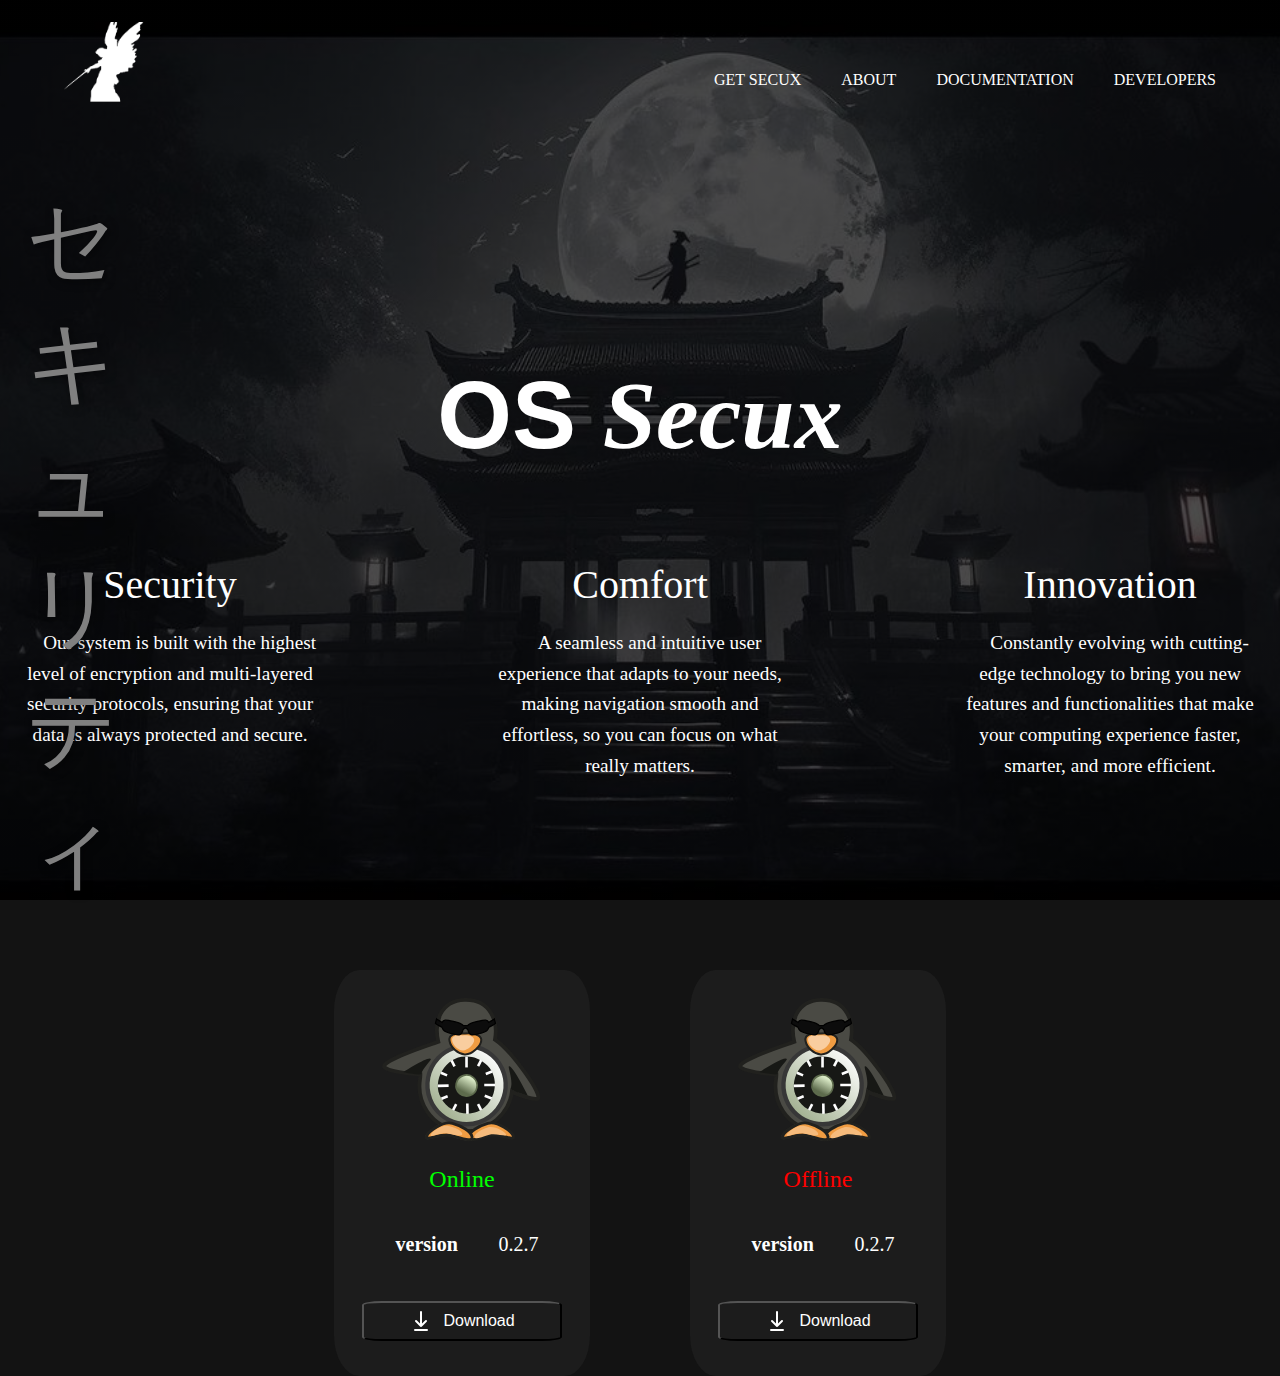
==== index.html @ 3c10ee83 "first commit" ====
<!DOCTYPE html>
<html lang="en">
<head>
    <meta charset="UTF-8">
    <meta name="viewport" content="width=device-width, initial-scale=1.0">
    <title>OS Secux</title>
    <link rel="stylesheet" href="style.css">
</head>
<body>
    <section class = "hero">
        <header>
            <img src = "resources/icon_white.png" alt = "icon">
            <nav>
                <ul class = "nav_list">
                    <li class = "nav_item"><a href="#cards-section">GET SECUX</a></li>
                    <li class = "nav_item"><a href="#">ABOUT</a></li>
                    <li class = "nav_item"><a href="#">DOCUMENTATION</a></li>
                    <li class = "nav_item"><a href="#">DEVELOPERS</a></li>
                </ul>
            </nav>
        </header>
        <div class = "hero_content">
            <div class="grid-box">
                <h1 class="grid-text">OS <span class = "secux_text">Secux</span></h1>
            </div>
            <div class="chine_text_box">
                <p class = "chine_text">セ</p>
                <p class = "chine_text">キ</p>
                <p class = "chine_text">ュ</p>
                <p class = "chine_text">リ</p>
                <p class = "chine_text">テ</p>
                <p class = "chine_text">ィ</p>
            </div>
            <div class="motivation_words">
                <div class="motivation_item">
                    <h1 class="motivation_word">Security</h1>
                    <p class="motivation_desc">&nbsp;&nbsp;&nbsp;&nbsp;Our system is built with the highest level of encryption and multi-layered security protocols, ensuring that your data is always protected and secure.</p>
                </div>
                
                <div class="motivation_item">
                    <h1 class="motivation_word">Comfort</h1>
                    <p class="motivation_desc">&nbsp;&nbsp;&nbsp;&nbsp;A seamless and intuitive user experience that adapts to your needs, making navigation smooth and effortless, so you can focus on what really matters.</p>
                </div>
                
                <div class="motivation_item">
                    <h1 class="motivation_word">Innovation</h1>
                    <p class="motivation_desc">&nbsp;&nbsp;&nbsp;&nbsp;Constantly evolving with cutting-edge technology to bring you new features and functionalities that make your computing experience faster, smarter, and more efficient.</p>
                </div>
            </div>
        </div>
    </section>
    <section class="content" id="cards-section">
        <div class = "cards">
            <div class="card">
                <img src = "resources/secux.svg" alt = "linux">
                <p class = "secux_installer_type">Online</p>
                <p class = "secux_installer_version"><span class = "version">version</span>0.2.7</p>
                <button class="download cursor-pointer flex items-center justify-center gap-2 px-8 py-4">
                    <svg xmlns="http://www.w3.org/2000/svg" fill="none" viewBox="0 0 24 24" height="24px" width="24px" class="icon">
                    <path stroke-linejoin="round" stroke-linecap="round" stroke-width="2" stroke="#ffffff" d="M6 21H18M12 3V17M12 17L17 12M12 17L7 12"></path>
                    </svg>
                    Download
                </button>
            </div>
            <div class="card">
                <img src = "resources/secux.svg" alt = "linux">
                <p class = "secux_installer_type_offline">Offline</p>
                <p class = "secux_installer_version"><span class = "version">version</span>0.2.7</p>
                <button class="download cursor-pointer flex items-center justify-center gap-2 px-8 py-4">
                    <svg xmlns="http://www.w3.org/2000/svg" fill="none" viewBox="0 0 24 24" height="24px" width="24px" class="icon">
                    <path stroke-linejoin="round" stroke-linecap="round" stroke-width="2" stroke="#ffffff" d="M6 21H18M12 3V17M12 17L17 12M12 17L7 12"></path>
                    </svg>
                    Download
                </button>
            </div>
        </div>
    </section>
    <footer>
    </footer>
</body>
</html>
---- style.css ----
* {
    margin: 0;
    padding: 0;
    text-decoration: none;
    box-sizing: border-box;
}

::-webkit-scrollbar {
    width: 0;
}

html {
    scroll-behavior: smooth;
}

header {
    position: absolute; 
    top: 0;
    width: 100%;
    display: flex;
    align-items: center;
    justify-content: space-between;
    padding: 20px 5%;
    background: transparent;
}

header img {
    width: 80px;
    height: 80px;
}

nav {
    display: flex;
    align-items: center;
}

.nav_list {
    display: flex;
    gap: 40px;
    list-style: none;
}

.nav_list a {
    text-decoration: none;
    color: white;
    font-size: 16px;
}

.nav_item {
    display: inline-block;
    position: relative;
    transition: transform 0.2s ease-in-out;
}

.nav_item:hover {
    animation: bounce 0.5s ease-in-out;
}

.nav_item::after {
    content: "";
    position: absolute;
    left: 0;
    bottom: -3px;
    width: 0;
    height: 2px;
    background-color: rgb(255, 85, 0);
    transition: width 0.3s ease-in-out;
}

.nav_item:hover::after {
    width: 100%;
}

@keyframes bounce {
    0%, 100% {
        transform: translateY(0);
    }
    50% {
        transform: translateY(-5px);
    }
}

.hero {
    height: 100vh;
    background-color: black;
    display: flex;
    justify-content: center;
    color: white;
    font-size: 72px;
    position: relative;
    background: linear-gradient(rgba(0, 0, 0, 0.7), rgba(0, 0, 0, 0.7)), 
              url("resources/backroung_image_1.JPG") center/cover no-repeat;
}

/* сетка */
/* .grid-box {
    width: 30vw;
    height: 15vh;
    display: flex;
    align-items: center;
    justify-content: center;
    position: relative;
    margin: 20px auto; 
    background-image: 
        linear-gradient(90deg, rgba(0, 255, 21, 0.4) 1px, transparent 1px), 
        linear-gradient(180deg, rgba(81, 255, 17, 0.4) 1px, transparent 1px);
    background-size: 20px 20px;
} 

.grid-box::after {
    content: "";
    position: absolute;
    top: 0;
    left: 0;
    width: 100%;
    height: 100%;
    background: radial-gradient(circle, rgba(0, 0, 0, 0) 50%, rgba(0, 0, 0, 0.9) 100%);
}

.grid-box:hover {
    background-image: 
        linear-gradient(90deg, rgba(255, 255, 255, 0.4) 1px, transparent 1px), 
        linear-gradient(180deg, rgba(255, 255, 255, 0.4) 1px, transparent 1px);
    background-size: 20px 20px;
} */

@import url('https://fonts.googleapis.com/css2?family=Atkinson+Hyperlegible+Mono&display=swap');

.grid-text {
    font-size: 6rem;
    color: white;
    font-family: "Atkinson Hyperlegible", sans-serif;
    font-weight: bold;
    position: relative;
    margin-top: 40vh;
    align-self: center;
    z-index: 2;
}

@import url('https://fonts.googleapis.com/css2?family=Changa+One:ital@0;1&display=swap');

.grid-box {
    display: flex;
    justify-content: center;
}

.secux_text {
    font-family: "Changa One", serif;
    font-weight: 900;
    font-style: italic;
}

.chine_text_box {
    position: absolute;
    top: 20%;
    left: 2%;
  }
  
.chine_text {
    font-size: 90px;
    color: grey;
    font-family: "Noto Sans JP", sans-serif; 
    text-shadow: 2px 2px 10px rgba(0,0,0,0.5);
    user-select: none; 
    transition: color 0.3s ease;
}

.chine_text_box:hover .chine_text {
    color: #7227a8;
}

@import url('https://fonts.googleapis.com/css2?family=Dongle&display=swap');

.motivation_words {
    display: flex;
    flex-direction: row; 
    align-items: flex-start; 
    gap: 10px;  
    width: 100%;  
    margin: 80px 100px 0px 100px;
}

.motivation_item {
    display: flex;
    flex-direction: column;
    align-items: center;
    justify-content: center;
    width: 300px;
    gap: 10px; 
    margin: 0px 80px 0px 80px;
}

.motivation_word {
    color: white;
    font-size: 40px;
    font-family: "Dongle", serif;
    font-weight: 400;
    font-style: normal;
    position: relative;
    padding: 10px;
    transition: color 0.3s ease; 
    display: inline-block;
}

.motivation_word::before {
    content: '';
    position: absolute;
    top: 0;
    left: 0;
    width: 100%;
    height: 100%;
    background: linear-gradient(45deg, rgba(255, 165, 0, 1) 0%, rgba(255, 165, 0, 0) 100%);
    z-index: -1;
    opacity: 0; 
    transition: background 0.3s ease, opacity 0.3s ease; /* Плавный переход */
}

.motivation_word:hover::before {
    opacity: 1; 
    background: linear-gradient(45deg, rgba(255, 165, 0, 1) 0%, rgba(255, 165, 0, 0) 100%);
}

.motivation_word:hover {
    color: rgba(255, 165, 0, 1); 
}

.motivation_desc {
    font-size: 1.2rem;
    color: white;
    font-family: "Dongle", serif;
    font-weight: 300;
    line-height: 1.6;
    max-width: 500px; 
    text-align: center;
}

.content {
    display: flex;
    background-color: #131313;
}

.cards {
    display: flex;
    flex-direction: row;
    gap: 100px;
    margin-top: 20px;
    justify-content: center;
    width: 100%; 
}

.card {
    margin-top: 50px;
    width: 20%;  
    height: auto;
    background-color: rgb(28,28,28);
    border-radius: 10%;
    display: flex;
    flex-direction: column;
    text-align: center;
    padding: 20px;
}


.card img {
    align-self: center;
    width: 80%;
    height: auto;
    margin-bottom: 20px; 
}

.secux_installer_type {
    color: lime;
    font-size: 24px;
    margin-bottom: 10px; 
}

.secux_installer_type_offline {
    color: red;
    font-size: 24px;
    margin-bottom: 10px; 
}

.secux_installer_version {
    color: white;
    display: flex;
    flex-direction: row;
    justify-content: space-around;
    gap: 10%;
    font-size: 20px;
    font-weight: normal;
    padding: 10px 20px;
    background-color: transparent;
    transition: all 0.3s ease;
    margin: 20px 0; 
}

.version {
    margin-left: 10px;  
    font-weight: bold;
    color: white;
}

.download {
    background-color: rgb(28, 28, 28); 
    width: 200px;
    height: 40px;
    align-self: center;
    margin: 15px 0;
    border-radius: 10%;
    color: white; 
    font-size: 16px; 
    display: flex; 
    justify-content: center; 
    align-items: center; 
    gap: 10px; 
    padding: 0;
    transition: background-color 0.3s ease; 
}

.download:hover {
    background-color: rgb(50, 50, 50); 
}

.icon {
    transition: transform 0.3s ease; 
}

.download:hover .icon {
    animation: bounce 0.5s ease-in-out;
}
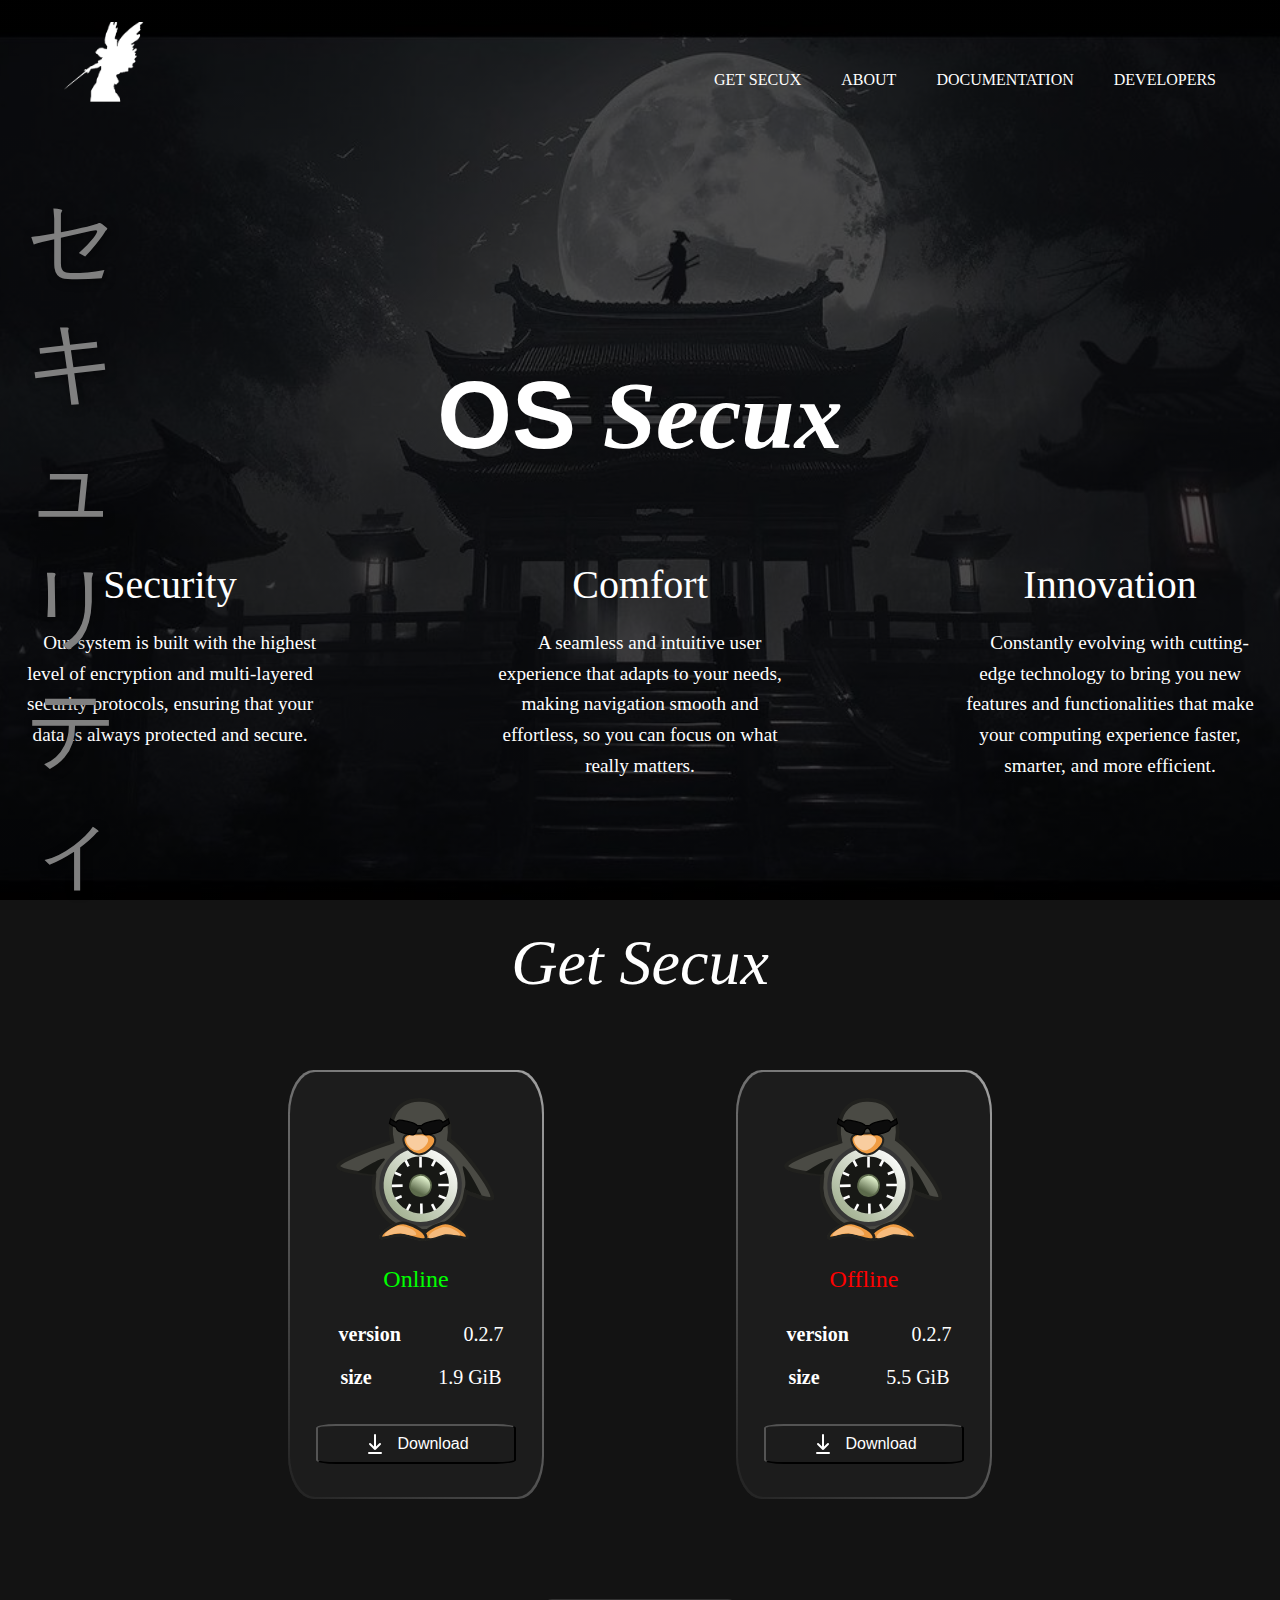
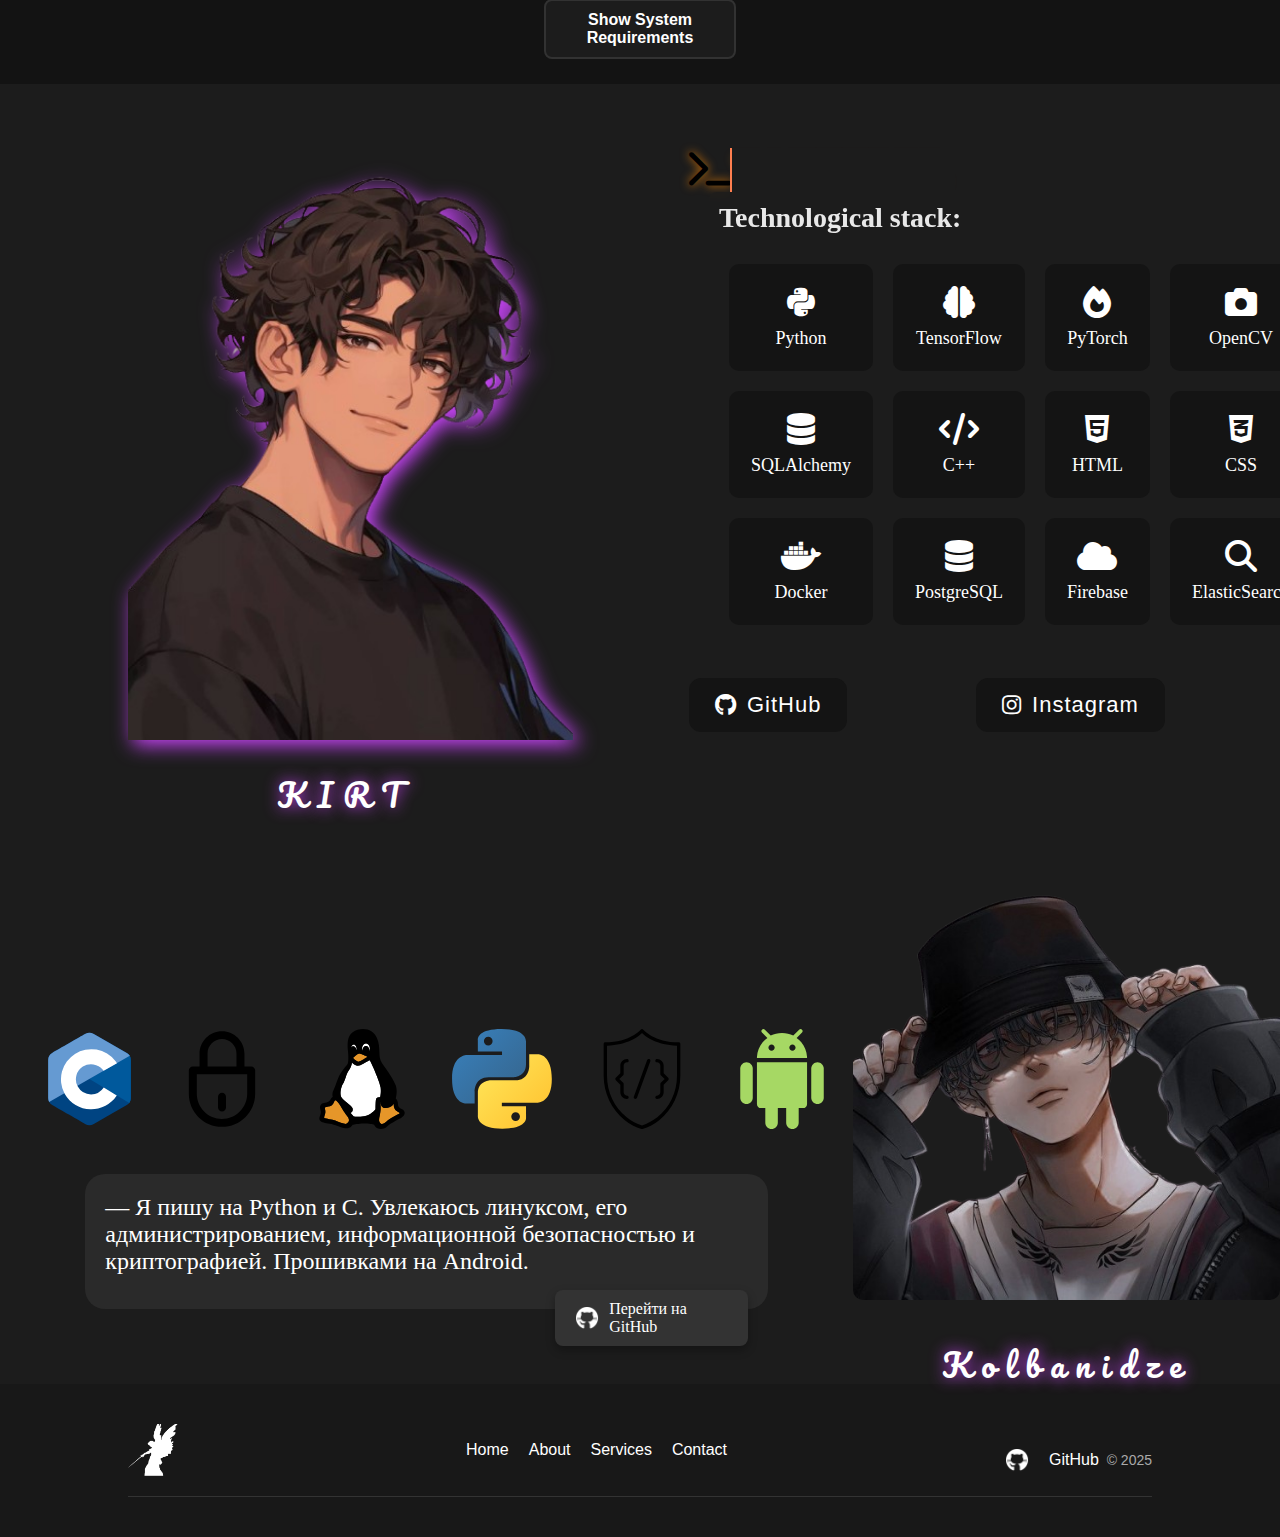
==== commit 93325161: "fix_dirs" ====
--- a/index.html
+++ b/index.html
@@ -5,7 +5,7 @@
     <meta name="viewport" content="width=device-width, initial-scale=1.0">
     <title>OS Secux</title>
     <link rel="stylesheet" href="style.css">
-</head>
+    <link rel="stylesheet" href="https://cdnjs.cloudflare.com/ajax/libs/font-awesome/6.7.2/css/all.min.css" integrity="sha512-Evv84Mr4kqVGRNSgIGL/F/aIDqQb7xQ2vcrdIwxfjThSH8CSR7PBEakCr51Ck+w+/U6swU2Im1vVX0SVk9ABhg==" crossorigin="anonymous" referrerpolicy="no-referrer" /></head>
 <body>
     <section class = "hero">
         <header>
@@ -15,7 +15,7 @@
                     <li class = "nav_item"><a href="#cards-section">GET SECUX</a></li>
                     <li class = "nav_item"><a href="#">ABOUT</a></li>
                     <li class = "nav_item"><a href="#">DOCUMENTATION</a></li>
-                    <li class = "nav_item"><a href="#">DEVELOPERS</a></li>
+                    <li class = "nav_item"><a href="#developers">DEVELOPERS</a></li>
                 </ul>
             </nav>
         </header>
@@ -50,11 +50,13 @@
         </div>
     </section>
     <section class="content" id="cards-section">
+        <p class = "get_secux_name">Get Secux</p>
         <div class = "cards">
             <div class="card">
                 <img src = "resources/secux.svg" alt = "linux">
                 <p class = "secux_installer_type">Online</p>
                 <p class = "secux_installer_version"><span class = "version">version</span>0.2.7</p>
+                <p class = "secux_installer_size"><span class = "size">size</span>1.9 GiB</p>
                 <button class="download cursor-pointer flex items-center justify-center gap-2 px-8 py-4">
                     <svg xmlns="http://www.w3.org/2000/svg" fill="none" viewBox="0 0 24 24" height="24px" width="24px" class="icon">
                     <path stroke-linejoin="round" stroke-linecap="round" stroke-width="2" stroke="#ffffff" d="M6 21H18M12 3V17M12 17L17 12M12 17L7 12"></path>
@@ -66,6 +68,7 @@
                 <img src = "resources/secux.svg" alt = "linux">
                 <p class = "secux_installer_type_offline">Offline</p>
                 <p class = "secux_installer_version"><span class = "version">version</span>0.2.7</p>
+                <p class = "secux_installer_size"><span class = "size">size</span>5.5 GiB</p>
                 <button class="download cursor-pointer flex items-center justify-center gap-2 px-8 py-4">
                     <svg xmlns="http://www.w3.org/2000/svg" fill="none" viewBox="0 0 24 24" height="24px" width="24px" class="icon">
                     <path stroke-linejoin="round" stroke-linecap="round" stroke-width="2" stroke="#ffffff" d="M6 21H18M12 3V17M12 17L17 12M12 17L7 12"></path>
@@ -74,8 +77,139 @@
                 </button>
             </div>
         </div>
+        <button class = "show_requirements">Show System Requirements</button>
+        <div id="requirements_anchor"></div>
+        <div class = "requirements" id = "requirements_id">
+            <img class = "left_img_req" src = "resources/left.JPG">
+            <div class="system-requirements">
+                <h2>System Requirements</h2>
+                <table>
+                    <thead>
+                        <tr>
+                            <th>Component</th>
+                            <th>Minimum</th>
+                            <th>Recommended</th>
+                        </tr>
+                    </thead>
+                    <tbody>
+                        <tr>
+                            <td>Processor</td>
+                            <td class="min">Intel Core i3 or AMD Ryzen 3</td>
+                            <td class="rec">Intel Core i5 or AMD Ryzen 5</td>
+                        </tr>
+                        <tr>
+                            <td>RAM</td>
+                            <td class="min">4 GB</td>
+                            <td class="rec">8 GB</td>
+                        </tr>
+                        <tr>
+                            <td>Storage</td>
+                            <td class="min">20 GB</td>
+                            <td class="rec">50 GB</td>
+                        </tr>
+                        <tr>
+                            <td>UEFI Support</td>
+                            <td class="min">Required</td>
+                            <td class="rec">Required</td>
+                        </tr>
+                        <tr>
+                            <td>Secure Boot</td>
+                            <td class="min">Optional</td>
+                            <td class="rec">Recommended</td>
+                        </tr>
+                        <tr>
+                            <td>TPM 2.0</td>
+                            <td class="min">Optional</td>
+                            <td class="rec">Recommended</td>
+                        </tr>
+                    </tbody>
+                </table>
+                <p class = "message_req">The system will not work without UEFI support</p>
+                <button class = "hide_requirements">Hide System Requirements</button>
+            </div>
+            <img class = "right_img_req" src = "resources/left.JPG">
+        </div> 
+    </section>
+    <section class = "portfolios" id="developers">
+        <div class="kirt_part">
+            <div class="kirt_port_img">
+                <img src = "resources/kirt_port-removebg.png" alt = "kirt_icon">
+                <p class = "name_kirt_port">KIRT</p>
+            </div>
+            <div class = "info_kirt">
+                <h1><i class="fa-solid fa-terminal"></i><span></span></h1>
+                <div class = "tab">
+                    <h2>Technological stack:</h2>
+                    <div class="tech_grid">
+                        <div class="tech_tile"><i class="fa-brands fa-python"></i> Python</div>
+                        <div class="tech_tile"><i class="fa-solid fa-brain"></i> TensorFlow</div>
+                        <div class="tech_tile"><i class="fa-solid fa-fire"></i> PyTorch</div>
+                        <div class="tech_tile"><i class="fa-solid fa-camera"></i> OpenCV</div>
+                        <div class="tech_tile"><i class="fa-solid fa-database"></i> SQLAlchemy</div>
+                        <div class="tech_tile"><i class="fa-solid fa-code"></i> C++</div>
+                        <div class="tech_tile"><i class="fa-brands fa-html5"></i> HTML</div>
+                        <div class="tech_tile"><i class="fa-brands fa-css3-alt"></i> CSS</div>
+                        <div class="tech_tile"><i class="fa-brands fa-docker"></i> Docker</div>
+                        <div class="tech_tile"><i class="fa-solid fa-database"></i> PostgreSQL</div>
+                        <div class="tech_tile"><i class="fa-solid fa-cloud"></i> Firebase</div>
+                        <div class="tech_tile"><i class="fa-solid fa-search"></i> ElasticSearch</div>
+                    </div>
+                </div>
+                <div class="additinal_tech">
+                    <button class = "githublink"><i class="fa-brands fa-github"></i>GitHub</button>
+                    <button class = "instagram"><i class="fa-brands fa-instagram"></i>Instagram</button>
+                </div>
+            </div>
+        </div>
+        <div class="kolbanidze_part">
+            <div class="left">
+                <div class="logos">
+                    <img src="resources/c-1.svg">
+                    <img src="resources/shield.svg">
+                    <img src="resources/linux.svg">
+                    <img src="resources/python.svg">
+                    <img src="resources/shield2.svg">
+                    <img src="resources/android.svg">
+                </div>
+                <div class="text_kolbanidze_div">
+                    <p class="text_kolbanidze">— Я пишу на Python и C. Увлекаюсь линуксом, его администрированием, информационной безопасностью и криптографией. Прошивками на Android.</p>
+                    <a href="https://github.com/your-profile" class="github-btn" target="_blank">
+                        <img src="resources/github.png" alt="GitHub">
+                        Перейти на GitHub
+                    </a>
+                </div>
+            </div>
+            <div class="right">
+                <div class="grigori_port_img">
+                    <img src="resources/kolbanidze_port.png" alt="photo">
+                    <p class = "Kolbanidze_name">Kolbanidze</p>
+                </div>
+            </div>
+        </div>
+
     </section>
     <footer>
-    </footer>
+        <div class="footer-container">
+          <div class="footer-logo">
+            <img src="resources/icon_white.png" alt="Logo" />
+          </div>
+      
+          <div class="footer-nav">
+            <a href="#">Home</a>
+            <a href="#">About</a>
+            <a href="#">Services</a>
+            <a href="#">Contact</a>
+          </div>
+      
+        <div class="footer-bottom">
+            <a href="https://github.com/your-profile" class="github-link">
+              <img src="resources/github.png" alt="GitHub" />
+              GitHub 
+            </a>
+            <p>&nbsp;&nbsp;© 2025</p>
+          </div>
+          
+      </footer>
+    <script src = "script.js"></script>
 </body>
 </html>--- a/style.css
+++ b/style.css
@@ -1,3 +1,6 @@
+@import url('https://fonts.googleapis.com/css2?family=Pacifico&display=swap');
+
+
 * {
     margin: 0;
     padding: 0;
@@ -236,30 +239,83 @@
 
 .content {
     display: flex;
+    flex-direction: column;
     background-color: #131313;
 }
 
+.get_secux_name {
+    text-align: center;
+    margin-top: 2%;
+    font-size: 64px; /
+    font-weight: 900;
+    color: #fff;
+    font-style: italic;
+}
+
 .cards {
     display: flex;
     flex-direction: row;
-    gap: 100px;
+    gap: 15%;
     margin-top: 20px;
     justify-content: center;
     width: 100%; 
+    padding-bottom: 100px;
 }
 
 .card {
     margin-top: 50px;
     width: 20%;  
     height: auto;
-    background-color: rgb(28,28,28);
+    background-color: rgb(28, 28, 28);
     border-radius: 10%;
     display: flex;
     flex-direction: column;
     text-align: center;
     padding: 20px;
-}
-
+    position: relative;
+    overflow: hidden;
+    z-index: 1; 
+}
+
+.card::before {
+    content: '';
+    position: absolute;
+    top: -50%;
+    left: -50%;
+    width: 200%;
+    height: 200%;
+    background: linear-gradient(45deg, #000000, #ffffff, #000000, #ffffff, #000000);    background-size: 400% 400%;
+    z-index: -1;
+    animation: animateBorder 8s linear infinite;
+    border-radius: 10%;
+}
+
+@keyframes animateBorder {
+    0% {
+        transform: rotate(0deg) scale(1.1);
+        background-position: 0% 50%;
+    }
+    50% {
+        transform: rotate(180deg) scale(1.2);
+        background-position: 100% 50%;
+    }
+    100% {
+        transform: rotate(360deg) scale(1.1);
+        background-position: 0% 50%;
+    }
+}
+
+.card::after {
+    content: '';
+    position: absolute;
+    top: 2px; 
+    left: 2px; 
+    width: calc(100% - 4px); 
+    height: calc(100% - 4px); 
+    background-color: rgb(28, 28, 28); 
+    border-radius: 10%;
+    z-index: -1;
+}
 
 .card img {
     align-self: center;
@@ -288,7 +344,7 @@
     gap: 10%;
     font-size: 20px;
     font-weight: normal;
-    padding: 10px 20px;
+    /* padding: 10px 10px; */
     background-color: transparent;
     transition: all 0.3s ease;
     margin: 20px 0; 
@@ -329,4 +385,610 @@
     animation: bounce 0.5s ease-in-out;
 }
 
+.secux_installer_size {
+    color: white;
+    display: flex;
+    flex-direction: row;
+    justify-content: space-around;
+    gap: 10%;
+    font-size: 20px;
+    font-weight: normal;
+    background-color: transparent;
+    transition: all 0.3s ease;
+    margin-bottom: 20px; 
+}
+
+.size {
+    margin-left: 10px;  
+    font-weight: bold;
+    color: white;
+}
+
+.show_requirements {
+    align-self: center;
+    width: 15%;
+    height: 5%;
+    margin-bottom: 2%;
+    background-color: rgb(28, 28, 28);
+    color: white; 
+    border: 2px solid rgb(50, 50, 50); 
+    padding: 10px 20px;
+    border-radius: 8px; 
+    font-size: 16px;
+    font-weight: bold;
+    cursor: pointer;
+    transition: background-color 0.3s ease, transform 0.2s ease;
+}
+
+.hide_requirements {
+    width: 45%;
+    height: 10%;
+    margin-left: 90%;
+    margin-top: 10px;
+    background-color: rgb(28, 28, 28);
+    color: white; 
+    border: 2px solid rgb(50, 50, 50);
+    padding: 10px 20px;
+    border-radius: 8px; 
+    font-size: 16px;
+    font-weight: bold;
+    cursor: pointer;
+    transition: background-color 0.3s ease, transform 0.2s ease;
+}
+
+.hide_requirements:hover, .show_requirements:hover {
+    background-color: rgb(50, 50, 50);
+    transform: scale(1.05);
+}
+
+.hide_requirements:active, .show_requirements:active{
+    background-color: rgb(20, 20, 20);
+    transform: scale(0.95);
+}
+
+
+.requirements {
+    max-height: 0;
+    opacity: 0;
+    overflow: hidden;
+    display: flex; 
+    flex-direction: row;
+    justify-content: space-around;
+    transition: max-height 1s ease-out, opacity 0.3s ease-out;
+}
+
+
+.requirements.show {
+    max-height: 1000px; 
+    opacity: 1;
+}
+
+.left_img_req, .right_img_req {
+    width: 15%;
+    height: 15%;
+    border-radius: 10%;
+    transition: transform 0.3s ease;
+}
+
+.left_img_req:hover, .right_img_req:hover {
+    transform: scale(1.1);
+}
+
+.system-requirements {
+    background-color: #1e1e1e;
+    color: white;
+    padding: 40px 10% 40px 10%;
+    border-radius: 12px;
+    max-width: 90%;
+    margin-bottom: 10%;
+    box-shadow: 0px 0px 20px rgba(0, 0, 0, 0.8);
+    display: flex;
+    flex-direction: column;
+    justify-content: center;
+    align-items: center;
+}
+
+.system-requirements h2 {
+    font-size: 32px;
+    font-weight: bold;
+    margin-bottom: 20px;
+    color: #cd45ff;
+    text-shadow: 0 0 10px rgba(205, 69, 255, 0.7);
+}
+
+table {
+    width: 120%;
+    border-collapse: collapse;
+    margin-top: 20px;
+    border-radius: 12px;
+    overflow: hidden;
+    font-weight: bold;
+}
+
+table th, table td {
+    padding: 15px 20px;
+    text-align: left;
+    font-size: 18px;
+    border-bottom: 1px solid #444;
+}
+
+table th {
+    background-color: #333;
+    color: #cd45ff;
+    font-weight: bold;
+}
+
+table td {
+    background-color: #2a2a2a;
+    color: #bbb;
+}
+
+table tr:hover {
+    background-color: #3b3b3b;
+}
+
+.min {
+    background-color: #4a4a4a;
+    color: #ff9b00; 
+}
+
+.rec {
+    background-color: #3b3b3b;
+    color: #2bc639;
+}
+
+table td, table th {
+    transition: background-color 0.3s ease, color 0.3s ease;
+}
+
+table th:hover,
+table td:hover {
+    background-color: #444;
+}
+
+@media (max-width: 768px) {
+    .system-requirements {
+        width: 95%;
+    }
+
+    table {
+        font-size: 16px;
+    }
+
+    table th, table td {
+        padding: 10px;
+    }
+}
+
+.message_req {
+    text-align: center;
+    font-size: 24px;
+    font-style: italic;
+    margin: 20px 30px;
+    color: #E32636;
+    text-decoration: none; 
+    position: relative; 
+    padding-bottom: 5px; 
+}
+
+.message_req::before {
+    content: "";
+    position: absolute;
+    bottom: -2px;
+    height: 2px;
+    width: 100%;
+    background: #E32636;
+    transform: scaleX(0);
+    transform-origin: center center; 
+    animation: underlineAnimation 8s infinite linear; 
+}
+
+@keyframes underlineAnimation {
+    0% {
+        transform: scaleX(0); 
+    }
+    50% {
+        transform: scaleX(1); 
+    }
+    100% {
+        transform: scaleX(0); 
+    }
+}
+
+.kirt_part {
+    padding-top: 5%;
+    background-color: rgb(28, 28, 28);
+    display: flex;
+    flex-direction: row;
+    gap: 10%;
+    padding-bottom: 10%;
+}
+
+.kirt_port_img {
+    margin-left: 10%;
+}
+
+.kirt_port_img img {
+    width: auto;
+    height: 90%;
+    filter: drop-shadow(5px 5px 10px #cd45ff);
+}   
+
+.name_kirt_port {
+    text-align: center;
+    margin-top: 5%;
+    text-shadow: 0px 0px 15px #cd45ff;
+    color: white;
+    font-family: "Pacifico";
+    font-weight: 400;
+    font-style: normal;
+    font-size: 32px;
+    letter-spacing: 10px;
+    user-select: none;
+}
+
+.name_kirt_port:hover {
+    transform: scale(1.05);
+}
+
+.kirt_part li {
+    line-height: 1.6;
+}
+
+.info_kirt h1 {
+    font-size: 38px;
+    font-weight: bold;
+    text-transform: uppercase;
+    text-shadow: 0px 0px 10px rgba(255, 138, 0, 0.8);
+    display: inline-block;
+    position: relative;
+}
+
+.info_kirt h1 span {
+    position: relative;
+    display: inline-block;
+}
+
+.info_kirt h1 span::before {
+    content: "Youtuber";
+    color: #ff7f50;
+    animation: words 30s infinite;
+}
+
+.info_kirt h1 span::after {
+    content: "";
+    position: absolute;
+    width: calc(100% + 8px);
+    height: 100%;
+    background-color: rgb(28, 28, 28);
+    border-left: 2px solid #ff7f50;
+    right: -8px;
+    animation: cursor .8s infinite, typing 30s steps(14) infinite;
+}
+
+@keyframes cursor {
+    to {
+        border-left: 2px solid #ff7f5000;
+    }
+}
+
+@keyframes words {
+    0%, 20% {
+        content: "Developer";
+    }
+    21%, 40% {
+        content: "Data Science";
+    }
+    41%, 60% {
+        content: "Machine Learner";
+    }
+    61%, 80% {
+        content: "Programmer";
+    }
+    81%, 100% {
+        content: "Chill guy";
+    }
+}
+
+@keyframes typing {
+    10%,15%,30%,35%,50%,55%,70%,75%,90%,95%{
+        width: 0;
+        text-shadow: none;
+    }
+    5%,20%,25%,40%,45%,60%,65%,80%,85%{
+        width: calc(100% + 8px);
+        text-shadow: 0px 0px 10px rgba(255, 138, 0, 0.8);
+    }
+}
+
+.info_kirt h2 {
+    font-size: 28px;
+    font-weight: bold;
+    color: rgba(255, 255, 255, 0.9);
+    backdrop-filter: blur(5px);
+    padding: 10px;
+    border-radius: 8px;
+    display: inline-block;
+}
+
+.tab {
+    padding-left: 20px; 
+}
+
+.tech_grid {
+    display: grid;
+    grid-template-columns: repeat(4, 1fr); /* 4 колонки */
+    gap: 20px;
+    padding: 20px;
+}
+
+.tech_tile {
+    background: #141414;
+    color: white;
+    font-size: 18px;
+    text-align: center;
+    padding: 20px;
+    border-radius: 10px;
+    display: flex;
+    flex-direction: column;
+    align-items: center;
+    justify-content: center;
+    transition: transform 0.3s ease, box-shadow 0.3s ease, border 0.3s ease;
+    cursor: pointer;
+    border: 2px solid transparent;
+    cursor: default;
+}
+
+.tech_tile:hover {
+    transform: translateY(-5px);
+    border: 2px solid #cd45ff;
+    box-shadow: 0px 0px 15px #cd45ff;
+}
+
+
+
+.tech_tile i {
+    font-size: 32px;
+    margin-bottom: 10px;
+}
+
+.additinal_tech {
+    display: flex;
+    flex-direction: row;
+    gap: 20%;
+    margin-top: 5%;
+}
+
+.githublink, .instagram {
+    color: white;
+    font-size: 22px;
+    letter-spacing: 1px;
+    background-color: #141414;
+    border-radius: 12px;
+    padding: 12px 24px;
+    display: inline-flex;
+    align-items: center;
+    gap: 10px;
+    text-decoration: none;
+    transition: transform 0.2s ease, box-shadow 0.3s ease, background-color 0.3s ease;
+    border: 2px solid transparent;
+    cursor: pointer;
+}
+
+.githublink:hover, .instagram:hover {
+    transform: translateY(-3px);
+    background-color: #1a1a1a;
+    box-shadow: 0 0 15px #cd45ff;
+    border-color: #cd45ff;
+}
+
+.githublink i, .instagram i {
+    transition: color 0.3s ease;
+}
+
+.githublink:hover i, .instagram:hover i {
+    color: #cd45ff;
+}
+
+.kolbanidze_part {
+    display: flex;
+    height: 50vh;
+    background-color: rgb(28, 28, 28);
+}
+
+.left {
+    flex: 1;
+    display: flex;
+    flex-direction: column;
+    justify-content: center;
+    overflow: hidden;
+}
+
+.logos {
+    overflow: hidden;
+    white-space: nowrap;
+    position: relative;
+    background: white;
+    padding: 20px 0;
+    display: flex;
+    justify-content: center;
+    background-color: rgb(28, 28, 28);
+    margin-left: 3%;
+}
+
+.logos img {
+    height: 100px;
+    margin: 0 20px;
+}
+
+.text_kolbanidze_div {
+    width: 80%;
+    height: 30%;
+    background-color: #2a2a2a;
+    margin-left: 10%;
+    margin-right: 10%;
+    margin-top: 3%;
+    border-radius: 20px;
+    padding: 20px 20px 20px 20px;
+}
+
+.text_kolbanidze {
+    font-size: 24px;
+    color: white;
+}
+
+.right {
+    flex: 0.5;
+    display: flex;
+    align-items: center;
+    justify-content: center;
+}
+
+.grigori_port_img img {
+    width: 100%;
+    height: auto;
+    border-radius: 10px;
+}
+
+.Kolbanidze_name {
+    color: white;
+    font-size: 32px;
+    text-align: center;
+    padding: 10px;
+    margin-bottom: 10%;
+    text-align: center;
+    margin-top: 5%;
+    text-shadow: 0px 0px 15px #cd45ff;
+    color: white;
+    font-family: "Pacifico";
+    font-weight: 400;
+    font-style: normal;
+    font-size: 32px;
+    letter-spacing: 10px;
+    user-select: none;
+}
+
+.Kolbanidze_name:hover {
+    transform: scale(1.05);
+}
+
+.github-btn {
+    display: flex;
+    align-items: center;
+    gap: 10px;
+    background: #333;
+    color: white;
+    padding: 10px 20px;
+    font-size: 16px;
+    text-decoration: none;
+    border-radius: 8px;
+    transition: all 0.3s ease;
+    box-shadow: 0px 4px 10px rgba(0, 0, 0, 0.3);
+    width: fit-content;
+    margin-top: 15px;
+    margin-left: 70%;
+}
+
+.github-btn img {
+    width: 24px;
+    height: 24px;
+    filter: invert(1); /* Делает изображение белым */
+    transition: transform 0.3s ease;
+}
+
+.github-btn:hover {
+    background: #cd45ff;
+    color: white;
+}
+
+.github-btn:hover img {
+    transform: scale(1.2);
+}
+
+
+@import url("https://fonts.googleapis.com/css2?family=Inter:wght@300;400;600&display=swap");
+
+footer {
+  background: #181818;
+  color: white;
+  padding: 40px 10%;
+  font-family: "Inter", sans-serif;
+}
+
+.footer-container {
+  display: flex;
+  justify-content: space-between;
+  align-items: center;
+  flex-wrap: wrap;
+  border-bottom: 1px solid #333;
+  padding-bottom: 20px;
+}
+
+.footer-logo {
+  display: flex;
+  align-items: center;
+}
+
+.footer-logo img {
+  width: 50px;
+  margin-right: 10px;
+}
+
+.footer-logo p {
+  font-size: 20px;
+  font-weight: bold;
+  color: #cd45ff;
+}
+
+.footer-nav {
+  display: flex;
+  gap: 20px;
+}
+
+.footer-nav a {
+  color: white;
+  text-decoration: none;
+  font-size: 16px;
+  transition: color 0.3s ease;
+}
+
+.footer-nav a:hover {
+  color: #cd45ff;
+}
+
+.footer-bottom {
+    display: flex;
+    justify-content: space-between;
+    align-items: center;
+    padding-top: 20px;
+    font-size: 14px;
+    color: #aaa;
+  }
   
+  .github-link {
+    display: flex;
+    align-items: center;
+    gap: 20px; 
+    color: white;
+    text-decoration: none;
+    font-size: 16px;
+    transition: color 0.3s ease;
+  }
+  
+  .github-link img {
+    width: 24px;
+    height: 24px;
+    filter: invert(1); 
+    transition: transform 0.3s ease;
+  }
+  
+  .github-link:hover {
+    color: #cd45ff;
+  }
+  
+  .github-link:hover img {
+    transform: scale(1.2);
+  }
+  
+
+
